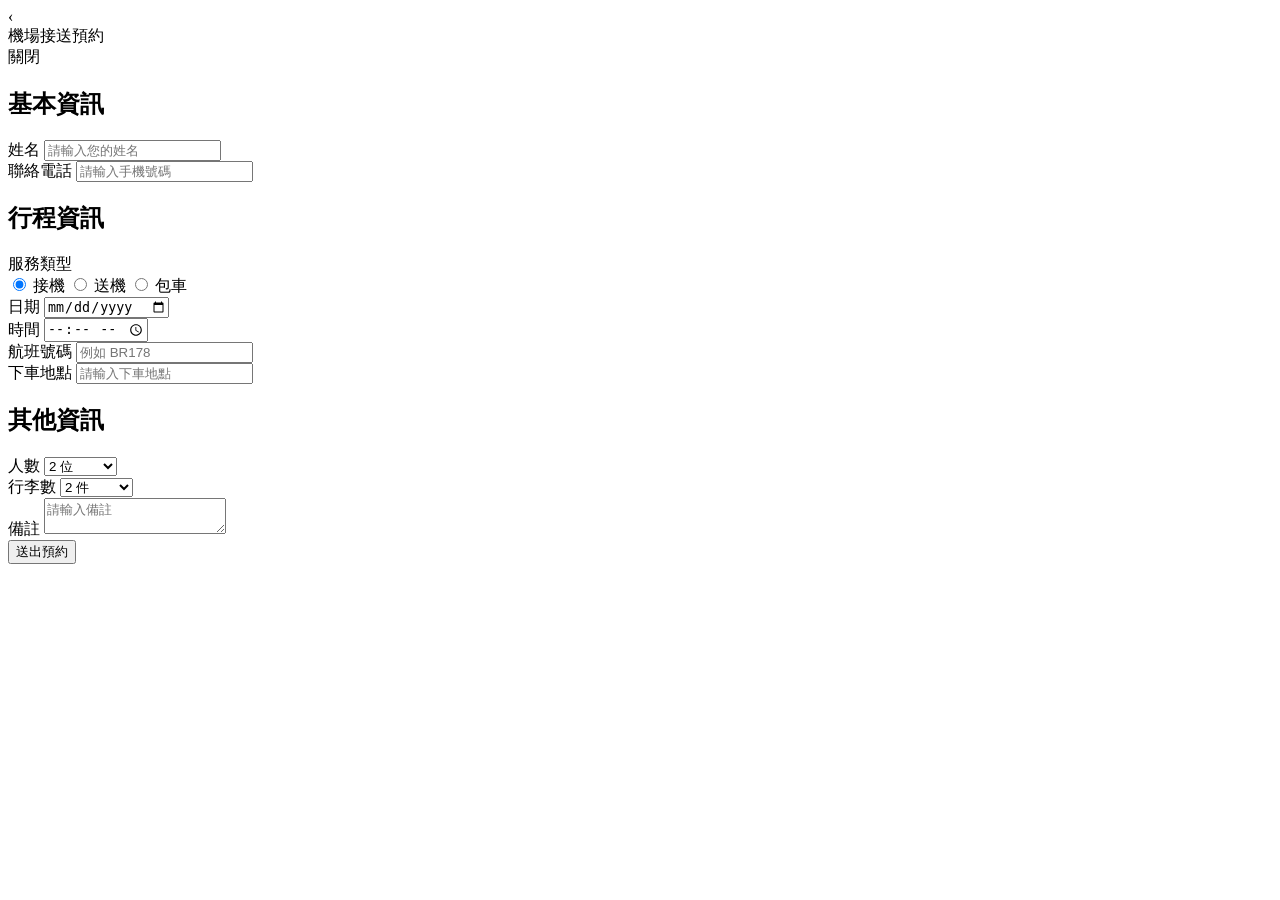
==== index.html @ 4fdac12e "Add initial HTML structure for booking form" ====
<!DOCTYPE html>
<html lang="zh-Hant">
<head>
  <meta charset="UTF-8" />
  <meta name="viewport" content="width=device-width, initial-scale=1.0" />
  <title>機場接送預約</title>
  <link rel="stylesheet" href="style.css" />
</head>
<body>

  <div class="app">
    <header class="header">
      <div class="back">‹</div>
      <div class="title">機場接送預約</div>
      <div class="close">關閉</div>
    </header>

    <form id="transferForm">

      <section>
        <h2>基本資訊</h2>

        <div class="field">
          <label>姓名</label>
          <input type="text" name="name" placeholder="請輸入您的姓名" required />
        </div>

        <div class="field">
          <label>聯絡電話</label>
          <input type="tel" name="phone" placeholder="請輸入手機號碼" required />
        </div>
      </section>

      <section>
        <h2>行程資訊</h2>

        <div class="field">
          <label>服務類型</label>
          <div class="radio-group">
            <label><input type="radio" name="serviceType" value="接機" checked /> 接機</label>
            <label><input type="radio" name="serviceType" value="送機" /> 送機</label>
            <label><input type="radio" name="serviceType" value="包車" /> 包車</label>
          </div>
        </div>

        <div class="field">
          <label>日期</label>
          <input type="date" name="date" required />
        </div>

        <div class="field">
          <label>時間</label>
          <input type="time" name="time" required />
        </div>

        <div class="field">
          <label>航班號碼</label>
          <input type="text" name="flightNo" placeholder="例如 BR178" />
        </div>

        <div class="field">
          <label>下車地點</label>
          <input type="text" name="dropoff" placeholder="請輸入下車地點" required />
        </div>
      </section>

      <section>
        <h2>其他資訊</h2>

        <div class="field">
          <label>人數</label>
          <select name="passengers" required>
            <option value="1位">1 位</option>
            <option value="2位" selected>2 位</option>
            <option value="3位">3 位</option>
            <option value="4位">4 位</option>
            <option value="5位以上">5 位以上</option>
          </select>
        </div>

        <div class="field">
          <label>行李數</label>
          <select name="luggage" required>
            <option value="0件">0 件</option>
            <option value="1件">1 件</option>
            <option value="2件" selected>2 件</option>
            <option value="3件">3 件</option>
            <option value="4件以上">4 件以上</option>
          </select>
        </div>

        <div class="field textarea-field">
          <label>備註</label>
          <textarea name="note" placeholder="請輸入備註"></textarea>
        </div>
      </section>

      <input type="hidden" name="lineDisplayName" id="lineDisplayName" />
      <input type="hidden" name="lineUserId" id="lineUserId" />

      <button type="submit" id="submitBtn">送出預約</button>

    </form>
  </div>

  <script src="script.js"></script>
</body>
</html>
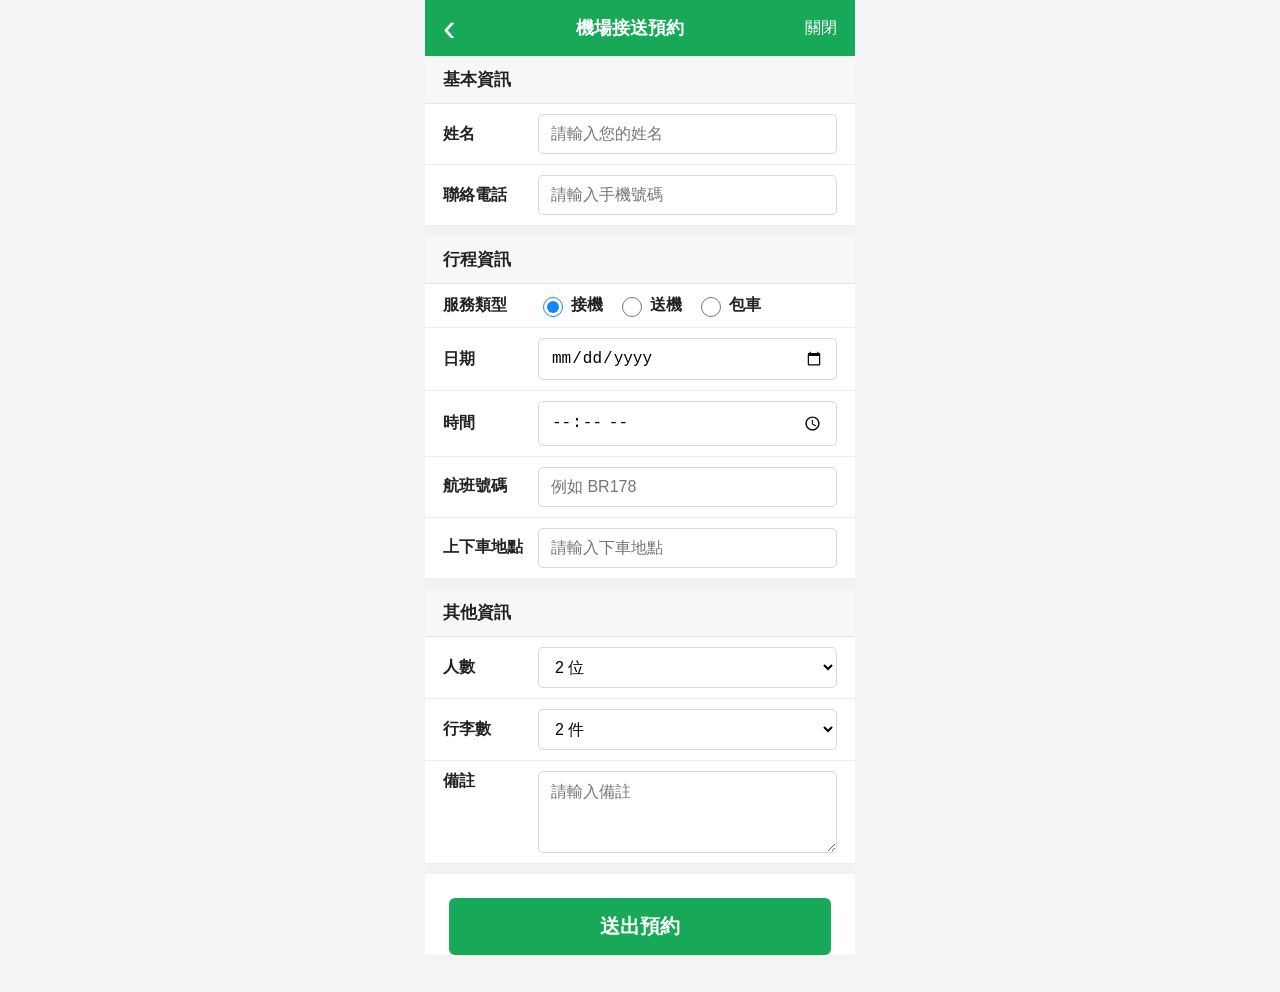
==== commit 1eba8091: "Update index.html" ====
--- a/index.html
+++ b/index.html
@@ -59,7 +59,7 @@
         </div>
 
         <div class="field">
-          <label>下車地點</label>
+          <label>上下車地點</label>
           <input type="text" name="dropoff" placeholder="請輸入下車地點" required />
         </div>
       </section>
--- a/style.css
+++ b/style.css
@@ -0,0 +1,125 @@
+* {
+  box-sizing: border-box;
+}
+
+body {
+  margin: 0;
+  background: #f4f4f6;
+  font-family: -apple-system, BlinkMacSystemFont, "Noto Sans TC", "Microsoft JhengHei", sans-serif;
+  color: #222;
+}
+
+.app {
+  max-width: 430px;
+  margin: 0 auto;
+  min-height: 100vh;
+  background: #fff;
+}
+
+.header {
+  height: 56px;
+  background: #17a957;
+  color: #fff;
+  display: flex;
+  align-items: center;
+  justify-content: space-between;
+  padding: 0 18px;
+  font-size: 18px;
+  font-weight: 600;
+}
+
+.back {
+  font-size: 38px;
+  line-height: 1;
+  font-weight: 300;
+}
+
+.close {
+  font-size: 16px;
+  font-weight: 500;
+}
+
+section {
+  border-bottom: 10px solid #f2f2f5;
+}
+
+h2 {
+  margin: 0;
+  padding: 12px 18px;
+  background: #f7f7fa;
+  font-size: 17px;
+  font-weight: 700;
+  border-bottom: 1px solid #e5e5e5;
+}
+
+.field {
+  display: grid;
+  grid-template-columns: 95px 1fr;
+  align-items: center;
+  padding: 10px 18px;
+  border-bottom: 1px solid #eeeeee;
+  font-size: 16px;
+}
+
+.field label {
+  font-weight: 600;
+}
+
+input,
+select,
+textarea {
+  width: 100%;
+  border: 1px solid #d7d7d7;
+  border-radius: 5px;
+  padding: 10px 12px;
+  font-size: 16px;
+  background: #fff;
+}
+
+textarea {
+  min-height: 82px;
+  resize: vertical;
+}
+
+.radio-group {
+  display: flex;
+  gap: 14px;
+  align-items: center;
+  flex-wrap: wrap;
+}
+
+.radio-group label {
+  display: flex;
+  align-items: center;
+  gap: 5px;
+  font-weight: 600;
+}
+
+.radio-group input {
+  width: 20px;
+  height: 20px;
+  accent-color: #1687f2;
+}
+
+.textarea-field {
+  align-items: start;
+}
+
+button {
+  display: block;
+  width: calc(100% - 48px);
+  margin: 24px auto 36px;
+  padding: 15px;
+  background: #17a957;
+  color: #fff;
+  border: none;
+  border-radius: 6px;
+  font-size: 20px;
+  font-weight: 700;
+  cursor: pointer;
+}
+
+button:disabled {
+  background: #9acbad;
+  cursor: not-allowed;
+}
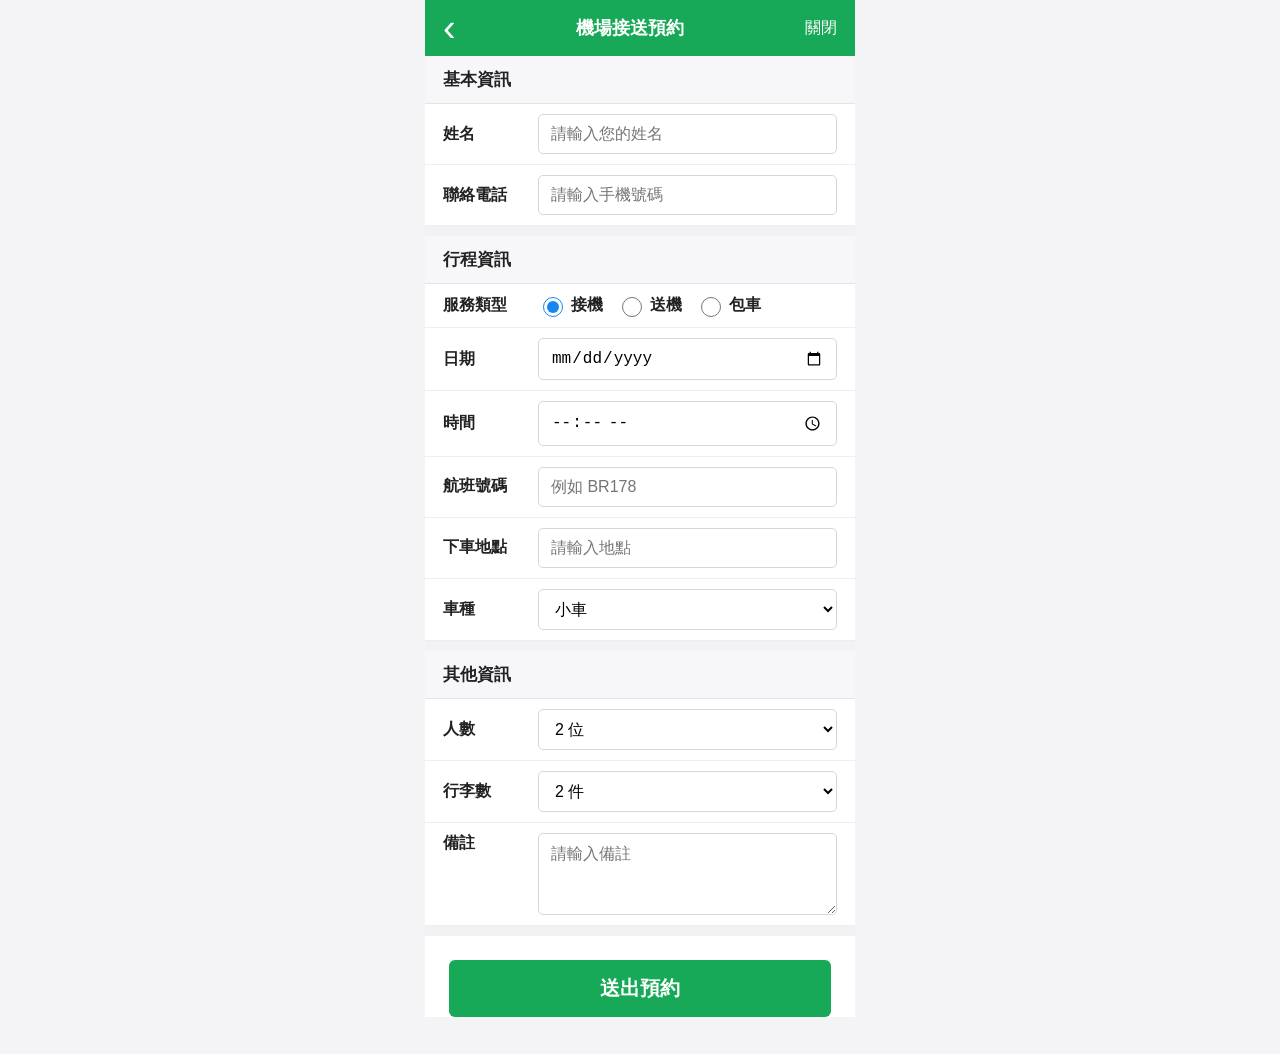
==== commit 76b04893: "Modify form structure and add dynamic label update Updated form fields and added dynamic location la" ====
--- a/index.html
+++ b/index.html
@@ -17,6 +17,7 @@
 
     <form id="transferForm">
 
+      <!-- 基本資訊 -->
       <section>
         <h2>基本資訊</h2>
 
@@ -31,6 +32,7 @@
         </div>
       </section>
 
+      <!-- 行程資訊 -->
       <section>
         <h2>行程資訊</h2>
 
@@ -58,12 +60,25 @@
           <input type="text" name="flightNo" placeholder="例如 BR178" />
         </div>
 
+        <!-- 🔥 地點（會動態變化） -->
         <div class="field">
-          <label>上下車地點</label>
-          <input type="text" name="dropoff" placeholder="請輸入下車地點" required />
+          <label id="locationLabel">下車地點</label>
+          <input type="text" name="location" placeholder="請輸入地點" required />
         </div>
+
+        <!-- 🔥 車種 -->
+        <div class="field">
+          <label>車種</label>
+          <select name="carType" required>
+            <option value="小車">小車</option>
+            <option value="進口車">進口車</option>
+            <option value="大車">大車</option>
+          </select>
+        </div>
+
       </section>
 
+      <!-- 其他資訊 -->
       <section>
         <h2>其他資訊</h2>
 
@@ -95,14 +110,30 @@
         </div>
       </section>
 
-      <input type="hidden" name="lineDisplayName" id="lineDisplayName" />
-      <input type="hidden" name="lineUserId" id="lineUserId" />
-
-      <button type="submit" id="submitBtn">送出預約</button>
+      <button type="submit">送出預約</button>
 
     </form>
   </div>
 
-  <script src="script.js"></script>
+  <script>
+    // 🔥 動態切換 上/下車地點
+    const radios = document.querySelectorAll('input[name="serviceType"]');
+    const label = document.getElementById("locationLabel");
+
+    function updateLabel() {
+      const selected = document.querySelector('input[name="serviceType"]:checked').value;
+
+      if (selected === "接機") {
+        label.textContent = "下車地點";
+      } else {
+        label.textContent = "上車地點";
+      }
+    }
+
+    radios.forEach(radio => {
+      radio.addEventListener("change", updateLabel);
+    });
+  </script>
+
 </body>
 </html>
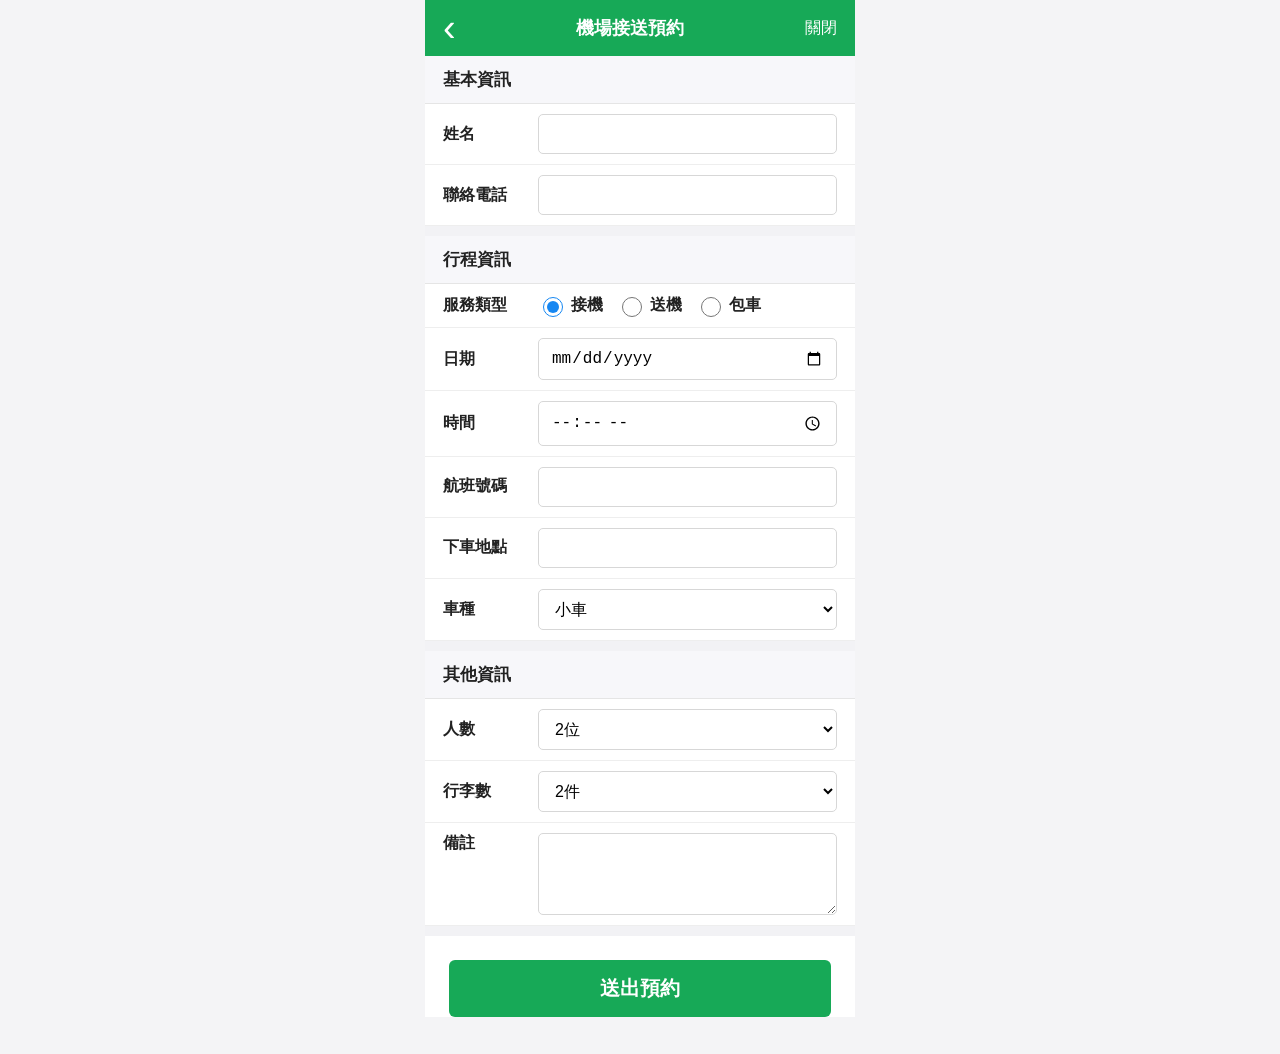
==== commit 5a70d092: "Refactor input fields in index.html" ====
--- a/index.html
+++ b/index.html
@@ -5,9 +5,12 @@
   <meta name="viewport" content="width=device-width, initial-scale=1.0" />
   <title>機場接送預約</title>
   <link rel="stylesheet" href="style.css" />
+
+  <!-- LIFF SDK -->
+  <script src="https://static.line-scdn.net/liff/edge/2/sdk.js"></script>
 </head>
+
 <body>
-
   <div class="app">
     <header class="header">
       <div class="back">‹</div>
@@ -23,12 +26,12 @@
 
         <div class="field">
           <label>姓名</label>
-          <input type="text" name="name" placeholder="請輸入您的姓名" required />
+          <input type="text" name="name" required />
         </div>
 
         <div class="field">
           <label>聯絡電話</label>
-          <input type="tel" name="phone" placeholder="請輸入手機號碼" required />
+          <input type="tel" name="phone" required />
         </div>
       </section>
 
@@ -57,83 +60,56 @@
 
         <div class="field">
           <label>航班號碼</label>
-          <input type="text" name="flightNo" placeholder="例如 BR178" />
+          <input type="text" name="flightNo" />
         </div>
 
-        <!-- 🔥 地點（會動態變化） -->
         <div class="field">
           <label id="locationLabel">下車地點</label>
-          <input type="text" name="location" placeholder="請輸入地點" required />
+          <input type="text" name="location" required />
         </div>
 
-        <!-- 🔥 車種 -->
         <div class="field">
           <label>車種</label>
-          <select name="carType" required>
+          <select name="carType">
             <option value="小車">小車</option>
             <option value="進口車">進口車</option>
             <option value="大車">大車</option>
           </select>
         </div>
-
       </section>
 
-      <!-- 其他資訊 -->
+      <!-- 其他 -->
       <section>
         <h2>其他資訊</h2>
 
         <div class="field">
           <label>人數</label>
-          <select name="passengers" required>
-            <option value="1位">1 位</option>
-            <option value="2位" selected>2 位</option>
-            <option value="3位">3 位</option>
-            <option value="4位">4 位</option>
-            <option value="5位以上">5 位以上</option>
+          <select name="passengers">
+            <option value="1位">1位</option>
+            <option value="2位" selected>2位</option>
+            <option value="3位">3位</option>
           </select>
         </div>
 
         <div class="field">
           <label>行李數</label>
-          <select name="luggage" required>
-            <option value="0件">0 件</option>
-            <option value="1件">1 件</option>
-            <option value="2件" selected>2 件</option>
-            <option value="3件">3 件</option>
-            <option value="4件以上">4 件以上</option>
+          <select name="luggage">
+            <option value="1件">1件</option>
+            <option value="2件" selected>2件</option>
+            <option value="3件">3件</option>
           </select>
         </div>
 
         <div class="field textarea-field">
           <label>備註</label>
-          <textarea name="note" placeholder="請輸入備註"></textarea>
+          <textarea name="note"></textarea>
         </div>
       </section>
 
       <button type="submit">送出預約</button>
-
     </form>
   </div>
 
-  <script>
-    // 🔥 動態切換 上/下車地點
-    const radios = document.querySelectorAll('input[name="serviceType"]');
-    const label = document.getElementById("locationLabel");
-
-    function updateLabel() {
-      const selected = document.querySelector('input[name="serviceType"]:checked').value;
-
-      if (selected === "接機") {
-        label.textContent = "下車地點";
-      } else {
-        label.textContent = "上車地點";
-      }
-    }
-
-    radios.forEach(radio => {
-      radio.addEventListener("change", updateLabel);
-    });
-  </script>
-
+  <script src="script.js"></script>
 </body>
 </html>
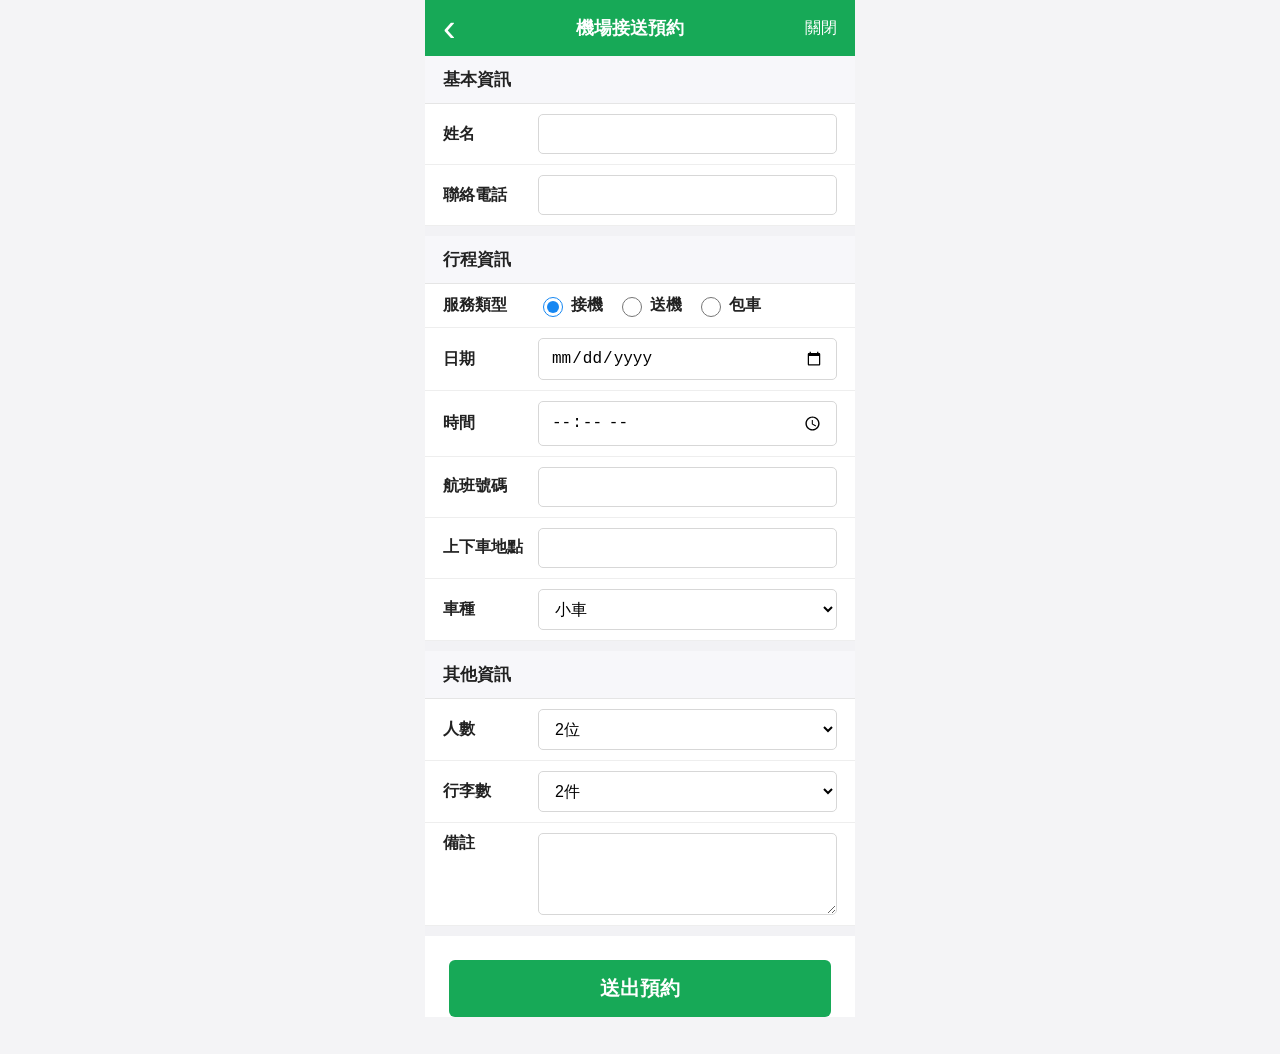
==== commit 4e9ce3bd: "Update location label text in index.html" ====
--- a/index.html
+++ b/index.html
@@ -64,7 +64,7 @@
         </div>
 
         <div class="field">
-          <label id="locationLabel">下車地點</label>
+          <label id="locationLabel">上下車地點</label>
           <input type="text" name="location" required />
         </div>
 
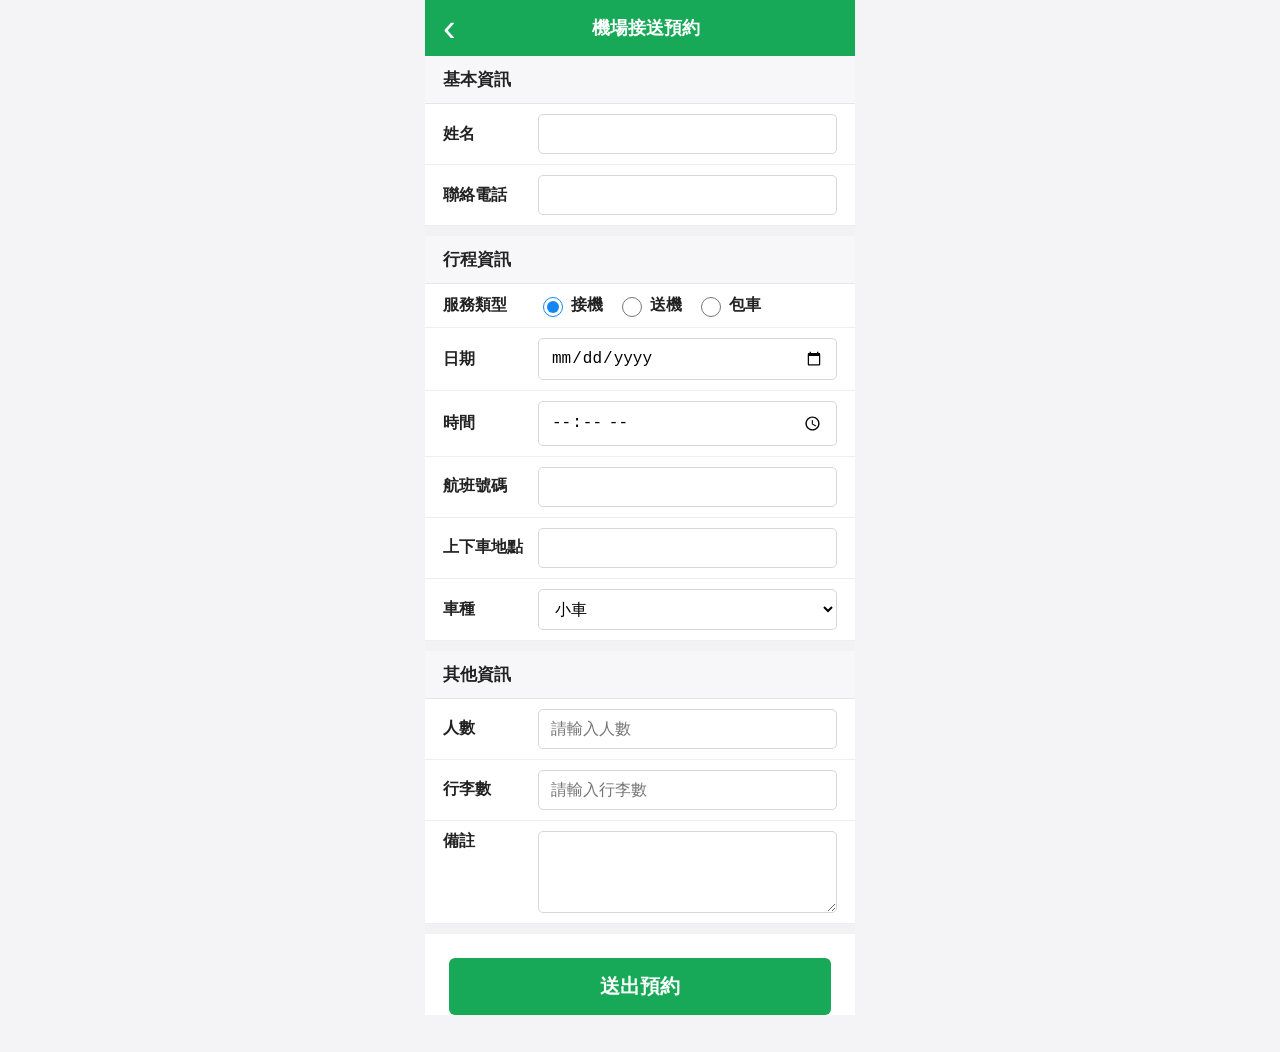
==== commit 9e7501d2: "Refactor form fields and remove comments" ====
--- a/index.html
+++ b/index.html
@@ -5,8 +5,6 @@
   <meta name="viewport" content="width=device-width, initial-scale=1.0" />
   <title>機場接送預約</title>
   <link rel="stylesheet" href="style.css" />
-
-  <!-- LIFF SDK -->
   <script src="https://static.line-scdn.net/liff/edge/2/sdk.js"></script>
 </head>
 
@@ -15,12 +13,11 @@
     <header class="header">
       <div class="back">‹</div>
       <div class="title">機場接送預約</div>
-      <div class="close">關閉</div>
+      <div></div>
     </header>
 
     <form id="transferForm">
 
-      <!-- 基本資訊 -->
       <section>
         <h2>基本資訊</h2>
 
@@ -35,7 +32,6 @@
         </div>
       </section>
 
-      <!-- 行程資訊 -->
       <section>
         <h2>行程資訊</h2>
 
@@ -64,7 +60,7 @@
         </div>
 
         <div class="field">
-          <label id="locationLabel">上下車地點</label>
+          <label>上下車地點</label>
           <input type="text" name="location" required />
         </div>
 
@@ -78,26 +74,17 @@
         </div>
       </section>
 
-      <!-- 其他 -->
       <section>
         <h2>其他資訊</h2>
 
         <div class="field">
           <label>人數</label>
-          <select name="passengers">
-            <option value="1位">1位</option>
-            <option value="2位" selected>2位</option>
-            <option value="3位">3位</option>
-          </select>
+          <input type="number" name="passengers" min="1" placeholder="請輸入人數" required />
         </div>
 
         <div class="field">
           <label>行李數</label>
-          <select name="luggage">
-            <option value="1件">1件</option>
-            <option value="2件" selected>2件</option>
-            <option value="3件">3件</option>
-          </select>
+          <input type="number" name="luggage" min="0" placeholder="請輸入行李數" required />
         </div>
 
         <div class="field textarea-field">
@@ -107,6 +94,7 @@
       </section>
 
       <button type="submit">送出預約</button>
+
     </form>
   </div>
 
